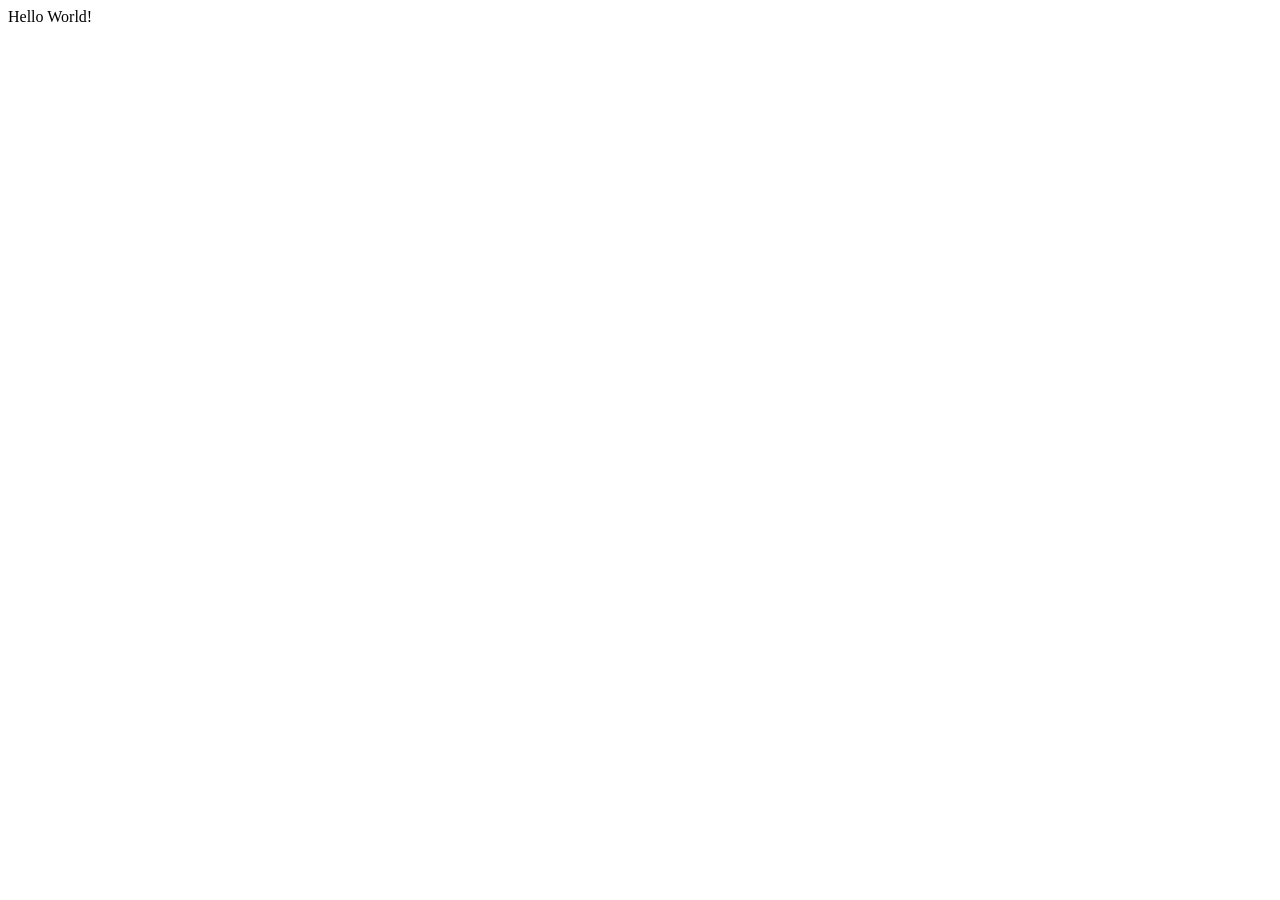
==== Assignment-1/index.html @ 0e8a58f2 "first commit" ====
<!DOCTYPE html>
<html lang="en">
<head>
    <meta charset="UTF-8">
    <meta name="viewport" content="width=device-width, initial-scale=1.0">
    <title>Document</title>
</head>
<body>
    Hello World!
</body>
</html>
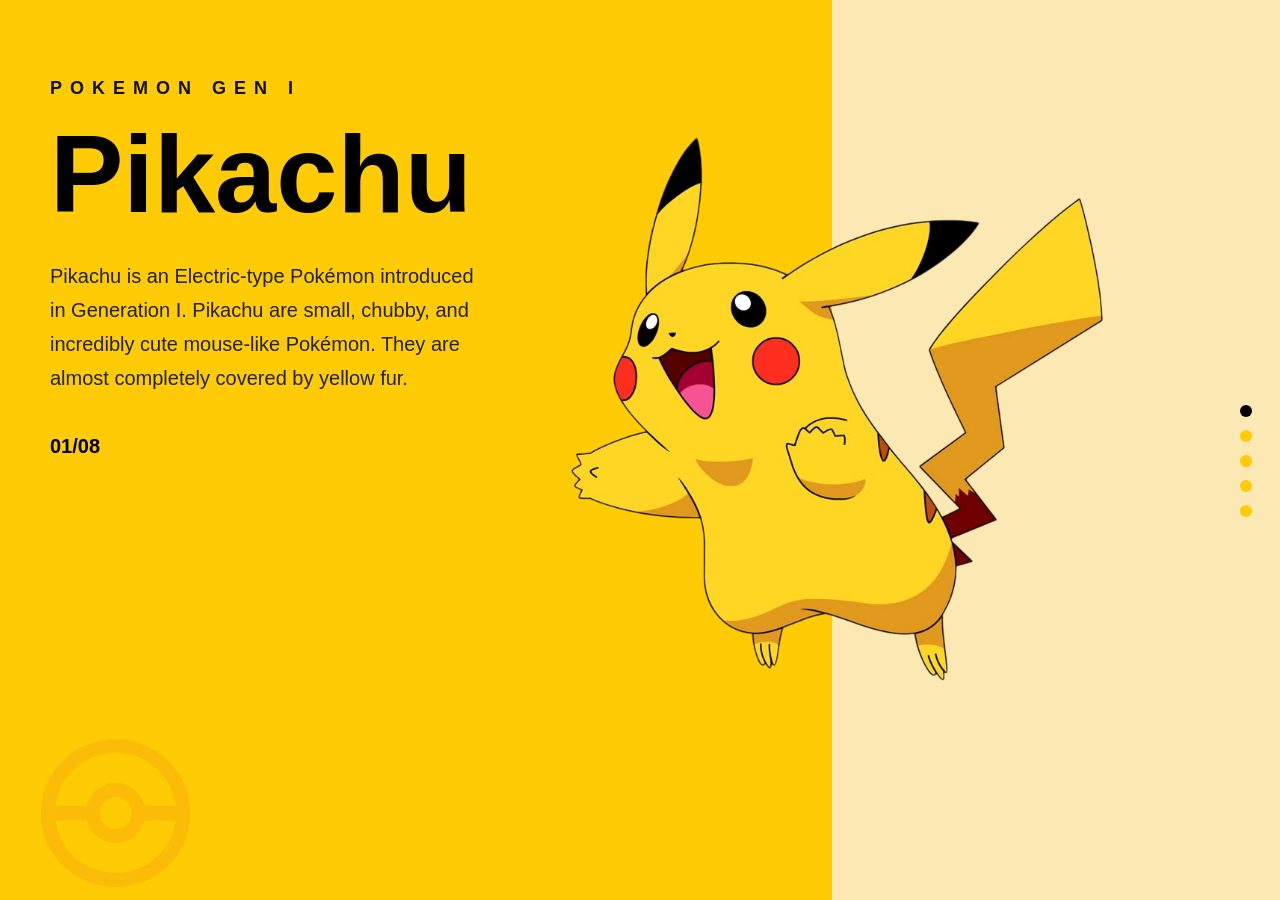
==== commit 12ee0585: "Assignment-1" ====
--- a/Assignment-1/index.html
+++ b/Assignment-1/index.html
@@ -4,8 +4,42 @@
     <meta charset="UTF-8">
     <meta name="viewport" content="width=device-width, initial-scale=1.0">
     <title>Document</title>
+    <link
+  href="https://cdn.jsdelivr.net/npm/remixicon@4.9.0/fonts/remixicon.css"
+  rel="stylesheet"
+/>
+    <link rel="stylesheet" href="style.css">
 </head>
 <body>
-    Hello World!
+    <div  class="container"> 
+        <div class="left">
+            <div class="img"> <img src="https://images-ext-1.discordapp.net/external/rrY9P7TEECv26iSiEVMDUU-dHayAAVhb7FAt_OYJa44/https/automaton-media.com/en/wp-content/uploads/2024/01/20240125-26168-header-1200x900.jpg?format=webp&width=1240&height=930" alt=""></div>
+            <div class="body">
+                <h3>POKEMON GEN I</h3>
+                <h1>Pikachu</h1>
+                <h4>Pikachu is an Electric-type Pokémon introduced in Generation I. Pikachu are small, chubby, and incredibly cute mouse-like Pokémon. They are almost completely covered by yellow fur.</h4>
+                <h5>01/08</h5>
+            </div>
+            <img src="ChatGPT Image May 17, 2026, 11_35_39 PM.png" id="img" alt="">
+        </div>
+       <div class="right">
+
+    <i class="ri-menu-line"></i>
+
+   <div class="dots">
+        <div class="dot d1"></div>
+        <div class="dot d2"></div>
+        <div class="dot d3"></div>
+        <div class="dot d4"></div>
+        <div class="dot d5"></div>
+    </div>
+
+</div>
+        <img class="pika"
+        src="pika.png"
+        alt="">
+    </div>
+
+    
 </body>
 </html>
--- a/Assignment-1/style.css
+++ b/Assignment-1/style.css
@@ -0,0 +1,135 @@
+* {
+  margin: 0;
+  padding: 0;
+  box-sizing: border-box;
+  font-family: Arial, Helvetica, sans-serif;
+}
+
+html,
+body {
+  width: 100%;
+  height: 100%;
+}
+
+.container {
+  position: relative;
+  width: 100%;
+  height: 100vh;
+  overflow: hidden;
+}
+
+.left {
+  position: absolute;
+  width: 65%;
+  height: 100vh;
+  background-color: #ffcb04;
+  left: 0;
+  padding: 40px 50px;
+}
+
+.left .img img {
+  width: 120px;
+  object-fit: contain;
+}
+
+.left .body {
+  margin-top: 20px;
+  width: 60%;
+  background: transparent;
+}
+.left #img {
+  position: absolute;
+  top: 80%;
+  
+  width: 23%;
+  left: 20px;
+  object-fit: contain;
+  margin-bottom: 20px;
+}
+
+.body h3 {
+  font-size: 18px;
+  letter-spacing: 8px;
+  margin-bottom: 20px;
+  color: #111;
+}
+
+.body h1 {
+  font-size: 110px;
+  line-height: 1;
+  font-weight: 900;
+  margin-bottom: 30px;
+  color: #000;
+}
+
+.body h4 {
+  font-size: 20px;
+  line-height: 1.7;
+  font-weight: 400;
+  color: #222;
+  margin-bottom: 40px;
+}
+
+.body h5 {
+  font-size: 20px;
+  font-weight: 700;
+  color: #000;
+}
+
+.right {
+  position: absolute;
+  width: 35%;
+  right: 0;
+  height: 100vh;
+  background-color: #fbe8b3;
+}
+
+.right i {
+  position: absolute;
+  font-size: 40px;
+  right: 40px;
+  top: 40px;
+  color: #000;
+  cursor: pointer;
+}
+
+.pika {
+  position: absolute;
+  height: 550px;
+  right: 13%;
+  top: 15%;
+  z-index: 5;
+}
+.dots {
+  position: absolute;
+  right: 40px;
+  top: 45%;
+}
+
+.dot {
+  position: absolute;
+  width: 12px;
+  height: 12px;
+  border-radius: 50%;
+  background-color: #ffcb04;
+}
+
+.d1 {
+  top: 0px;
+  background-color: #000; /* active dot */
+}
+
+.d2 {
+  top: 25px;
+}
+
+.d3 {
+  top: 50px;
+}
+
+.d4 {
+  top: 75px;
+}
+.d5 {
+  top: 100px;
+}
